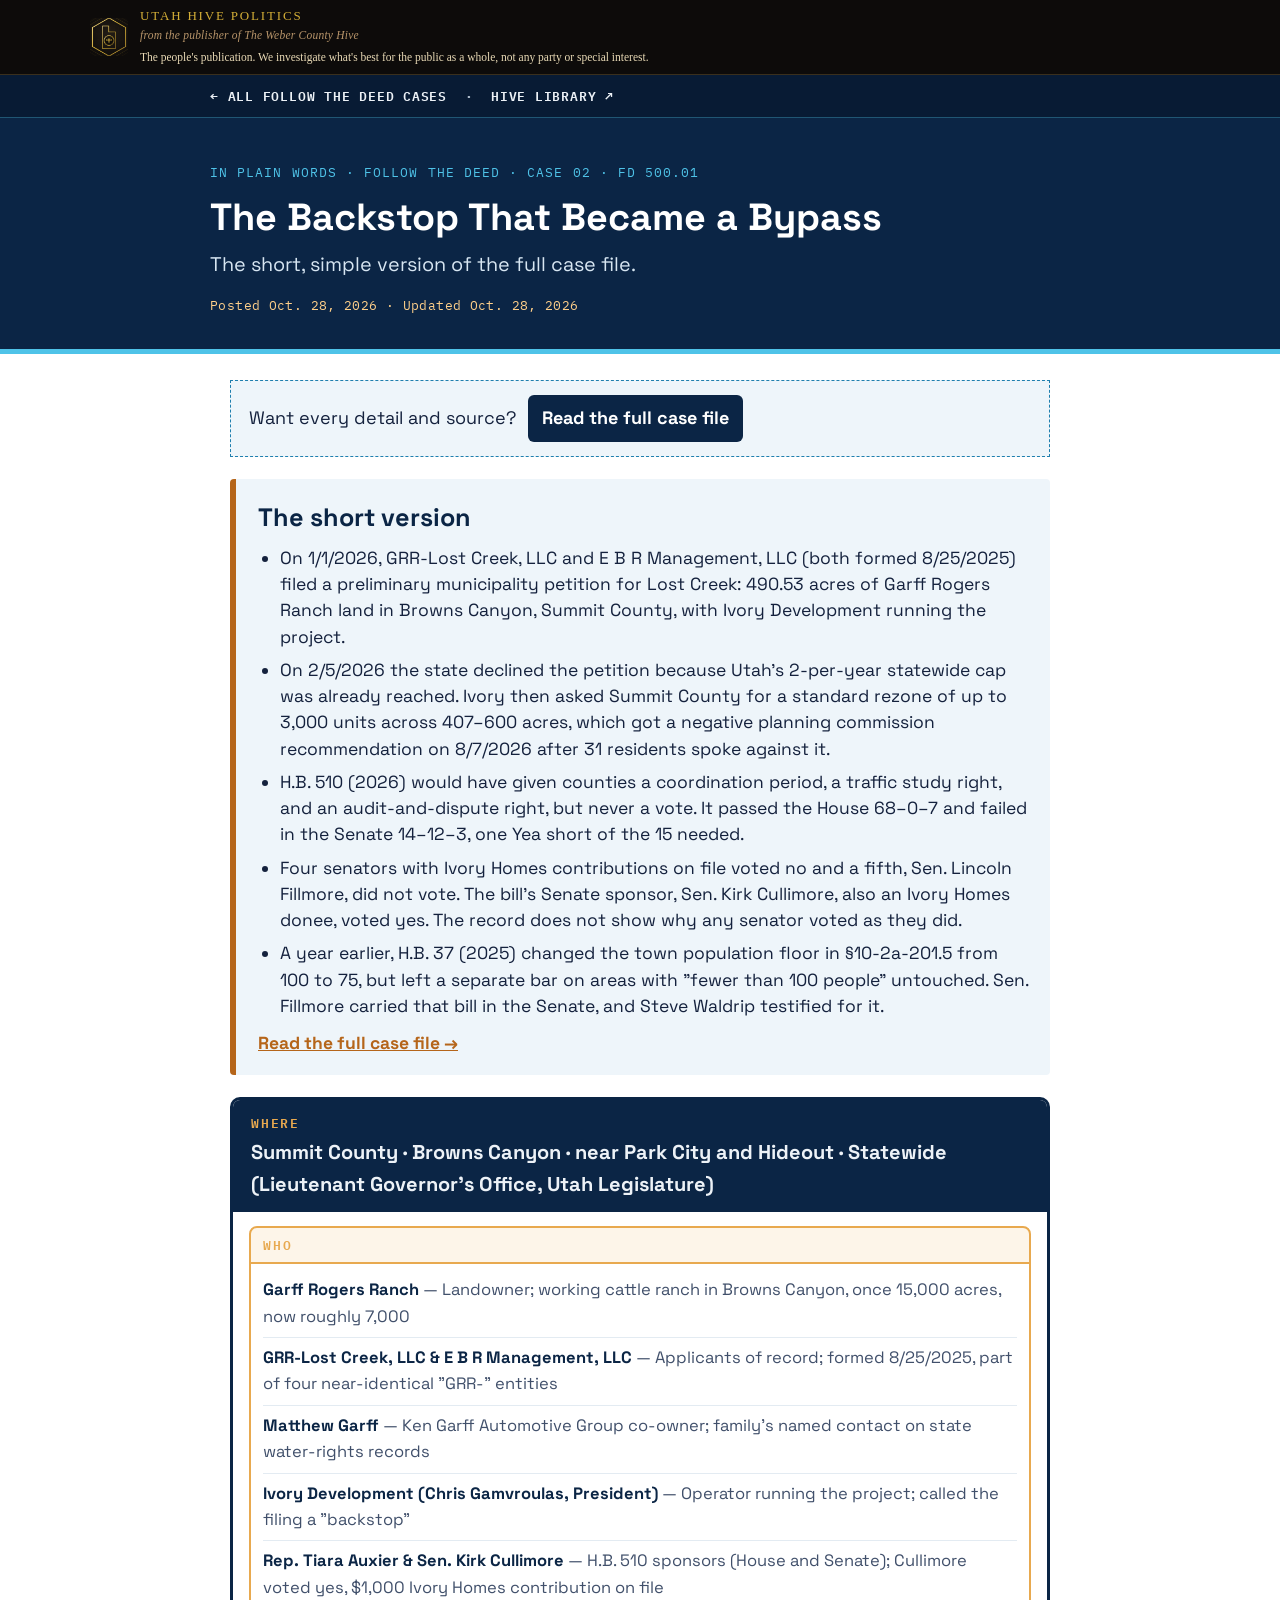
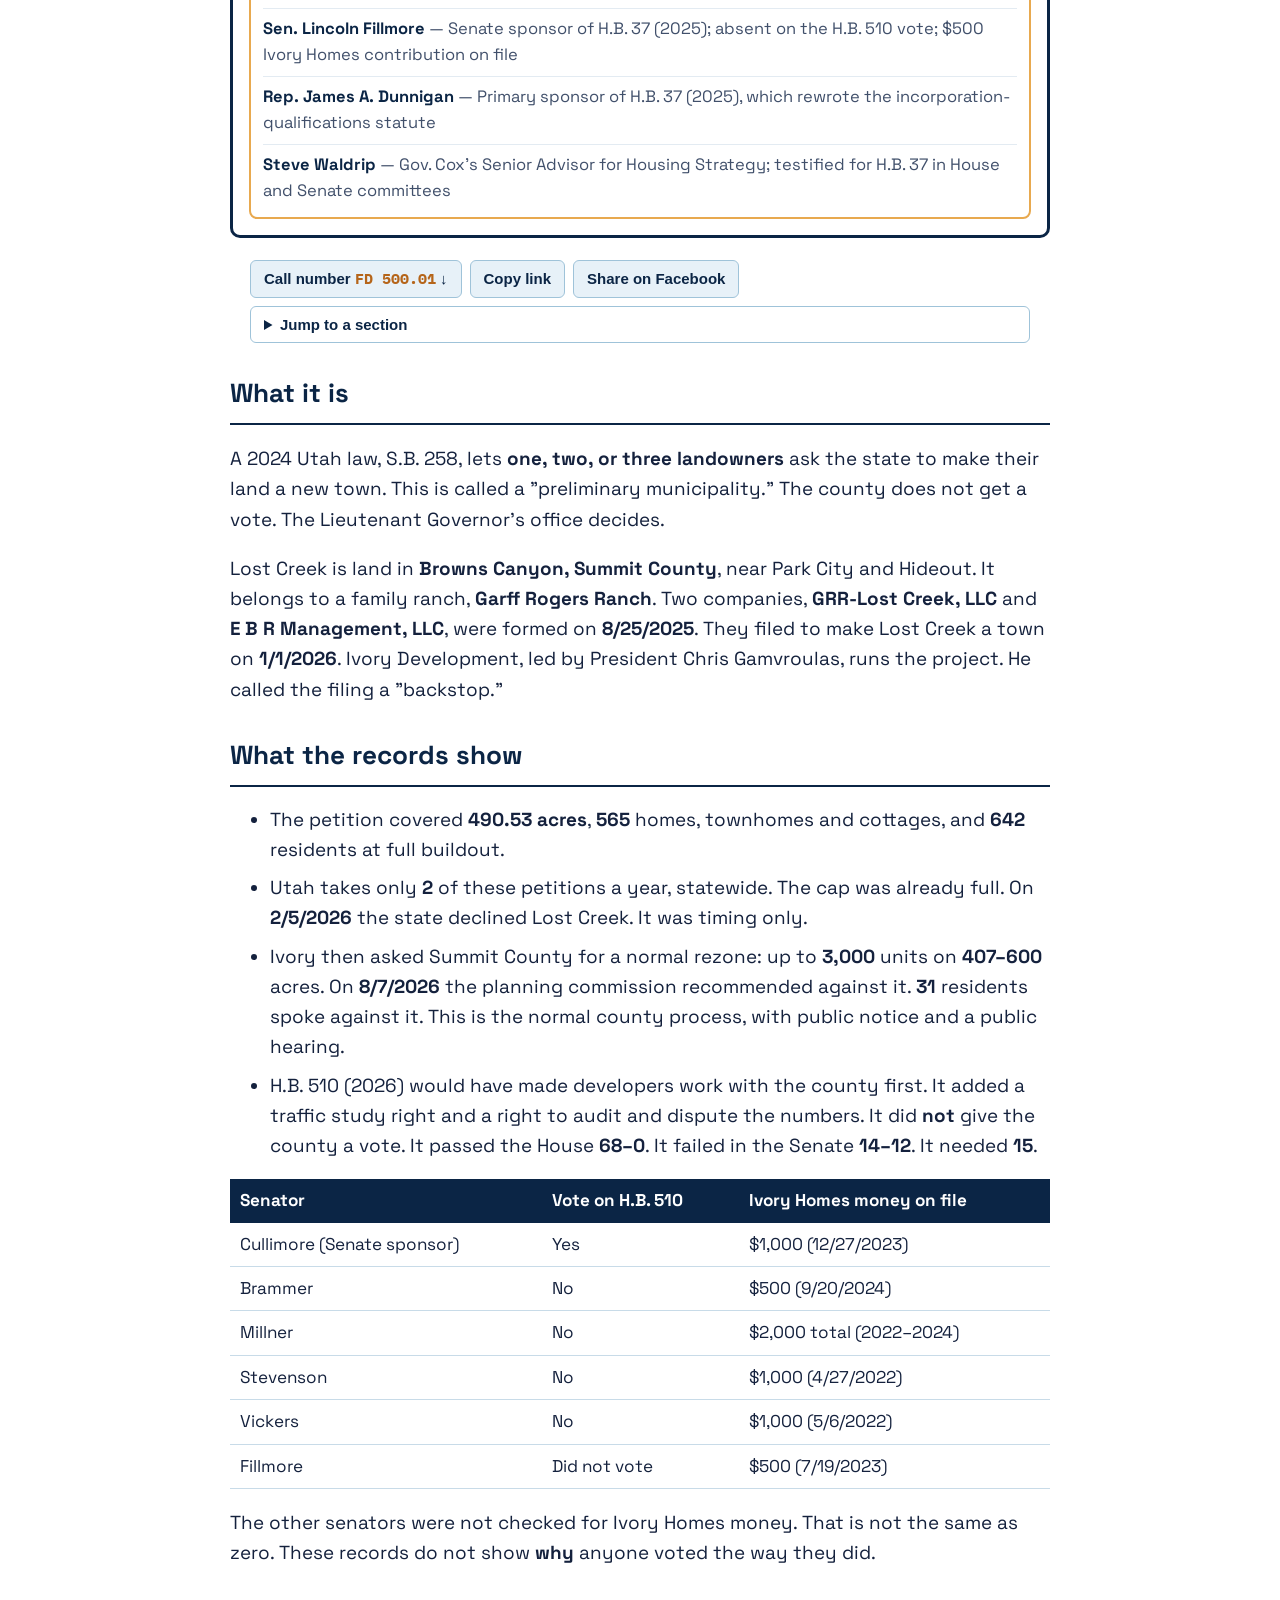
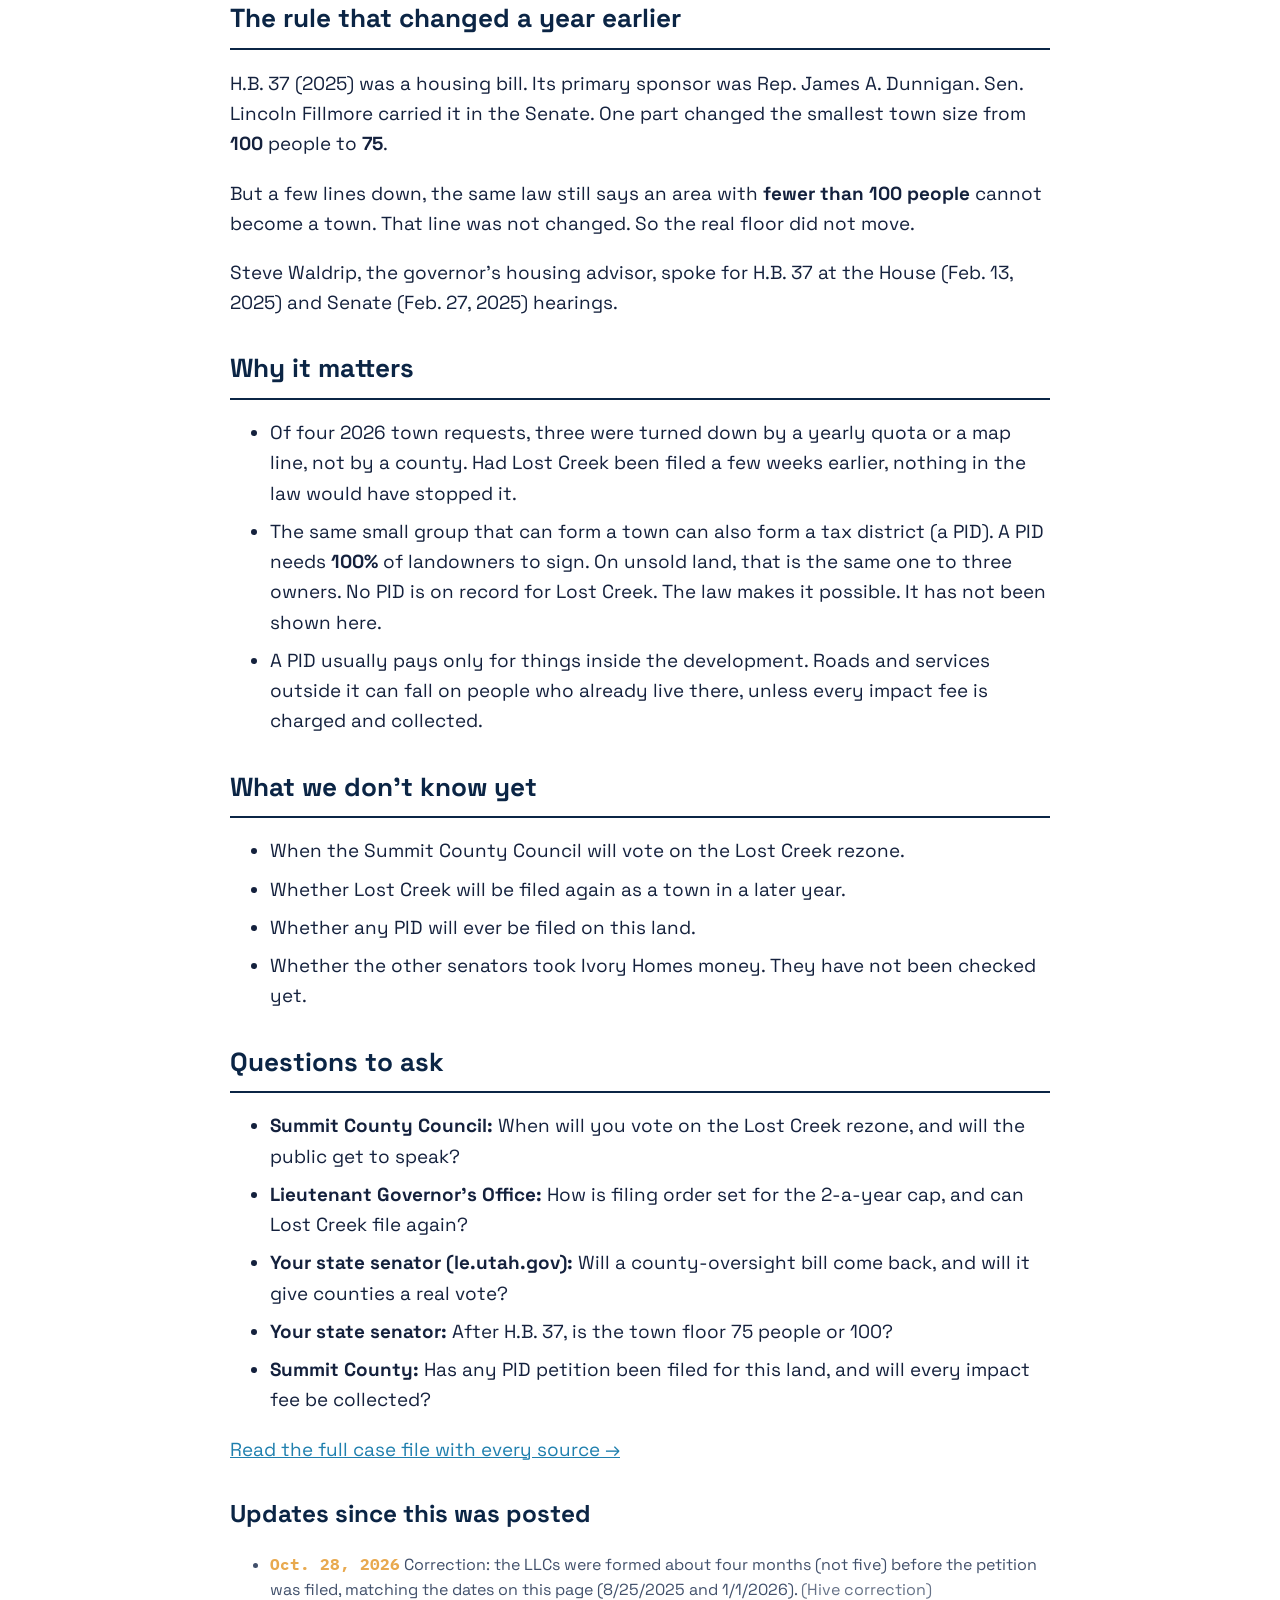
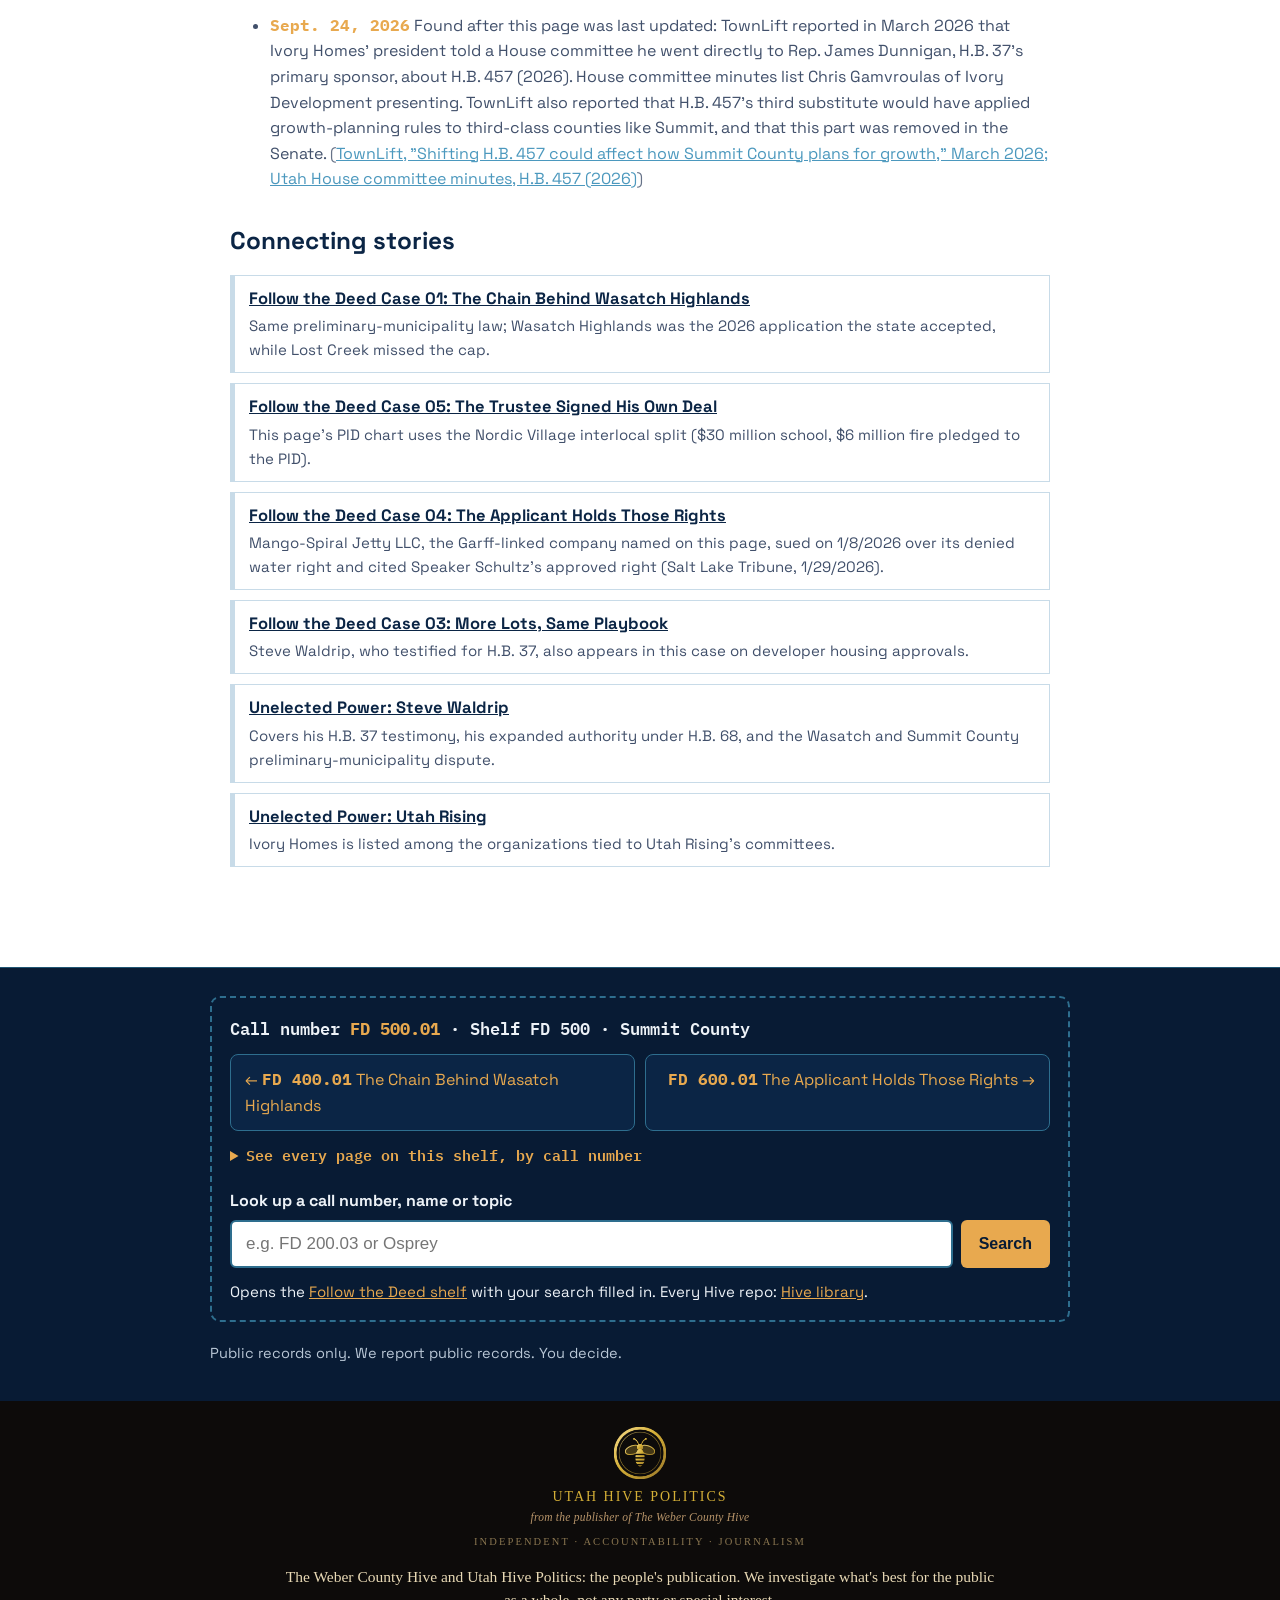
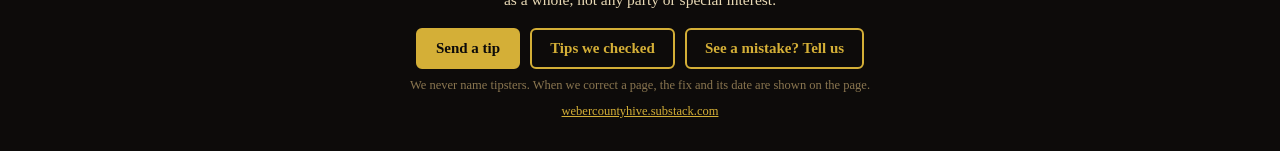
==== weber-hive-ivory-lost-creek-plain.html @ e486bd11 "Add files via upload" ====
<!DOCTYPE html>
<html lang="en">
<head>
<meta charset="UTF-8">
<meta name="viewport" content="width=device-width, initial-scale=1.0">
<title>The Backstop That Became a Bypass, in plain words | Follow the Deed | Utah Hive Politics</title>
<meta name="description" content="On 1/1/2026, GRR-Lost Creek, LLC and E B R Management, LLC (both formed 8/25/2025) filed a preliminary municipality petition for Lost Creek: 490.53 acres of Garff Rogers Ranch land in Browns Canyon, Summit County, with Ivory Development running the project.">
<link rel="preconnect" href="https://fonts.googleapis.com">
<link rel="preconnect" href="https://fonts.gstatic.com" crossorigin>
<link href="https://fonts.googleapis.com/css2?family=IBM+Plex+Mono:wght@400;500;600&family=Space+Grotesk:wght@400;500;600;700&display=swap" rel="stylesheet">
<link rel="stylesheet" href="fd-parts.css?v=5">
<style>
  :root{--navy:#0B2545;--deep:#081b34;--cyan:#1f7fae;--cyan-bright:#4FC3E8;--amber:#b5651a;--ink:#14213d;--soft:#41506b;--box:#eef5fa;--rule:#c8dbe8;}
  *{box-sizing:border-box}
  html{font-size:112.5%}
  body{margin:0;background:#fff;color:var(--ink);font-family:'Space Grotesk',Arial,sans-serif;line-height:1.6}
  a{color:var(--cyan)}
  .pl-head{background:var(--navy);color:#fff;padding:44px 20px 34px;border-bottom:5px solid var(--cyan-bright)}
  .pl-wrap{max-width:860px;margin:0 auto;padding:0 20px}
  .pl-head .pl-wrap{padding:0}
  .pl-eyebrow{font-family:'IBM Plex Mono',monospace;font-size:.74rem;letter-spacing:.08em;color:var(--cyan-bright);margin-bottom:12px}
  .pl-head h1{font-size:2.1rem;line-height:1.15;margin:0 0 10px}
  .pl-sub{font-size:1.1rem;color:#d7e6f2;margin:0}
  main.pl-wrap{padding-top:26px;padding-bottom:40px}
  .pl-full{background:var(--box);border:1px dashed var(--cyan);padding:14px 18px;margin:0 0 6px;display:flex;flex-wrap:wrap;gap:12px;align-items:center}
  .pl-btn{display:inline-block;background:var(--navy);color:#fff;text-decoration:none;font-weight:700;padding:9px 14px;border-radius:6px}
  section{margin:30px 0}
  h2.section-head{font-size:1.45rem;color:var(--navy);border-bottom:2px solid var(--navy);padding-bottom:8px;margin:0 0 14px}
  p,li{font-size:1.05rem}
  li{margin:8px 0}
  .plain-table{border-collapse:collapse;width:100%;margin:10px 0;font-size:.95rem}
  .plain-table th{background:var(--navy);color:#fff;text-align:left;padding:8px 10px}
  .plain-table td{border-bottom:1px solid var(--rule);padding:8px 10px}
  /* parts on a white page */
  .up-short{margin:22px 0 6px;background:var(--box);border-left-color:var(--amber)}
  .up-short h2{color:var(--navy)}.up-short li{color:var(--ink)}.up-short-more a{color:var(--amber)}
  .up-ww{padding:0;margin:22px 0}
  .up-where{background:#fff;border-color:var(--navy)}.up-where-h{background:var(--navy)}
  .up-who{background:#fff}.up-who li{color:var(--soft);border-bottom-color:#e3ebf2}.up-who li b{color:var(--navy)}
  .up-connect h2,.fd-updates h2,.up-ask h2{color:var(--navy)}
  .up-connect li{background:#fff;border-color:var(--rule)}.up-connect li a{color:var(--navy)}.up-connect li span{color:var(--soft)}
  .fd-updates li{color:var(--soft)}
  .pub-date{color:#ffd08a}
</style>
</head>
<body>
<div class="hb-bar"><a href="https://webercountyhive.substack.com/" target="_blank" rel="noopener"><img src="uhp-badge.png" alt="Utah Hive Politics logo"><span><span class="hb-name">Utah Hive Politics</span><span class="hb-sub">from the publisher of The Weber County Hive</span><span class="hb-line-top">The people's publication. We investigate what's best for the public as a whole, not any party or special interest.</span></span></a></div>
<div class="up-top"><div class="in"><span><a href="index.html">← All Follow the Deed cases</a> &nbsp;·&nbsp; <a href="https://weber-county-hive.github.io/-weber-county-hive-index/">Hive library ↗</a></span></div></div>
<header class="pl-head"><div class="pl-wrap"><div class="pl-eyebrow">IN PLAIN WORDS · FOLLOW THE DEED · CASE 02 · FD 500.01</div><h1>The Backstop That Became a Bypass</h1><p class="pl-sub">The short, simple version of the full case file.</p><div class="pub-date">Posted Oct. 28, 2026 · Updated Oct. 28, 2026</div></div></header>
<main class="pl-wrap"><div class="pl-full">Want every detail and source? <a class="pl-btn" href="weber-hive-ivory-lost-creek.html">Read the full case file</a></div>
<section class="up-short"><h2>The short version</h2><ul><li>On 1/1/2026, GRR-Lost Creek, LLC and E B R Management, LLC (both formed 8/25/2025) filed a preliminary municipality petition for Lost Creek: 490.53 acres of Garff Rogers Ranch land in Browns Canyon, Summit County, with Ivory Development running the project.</li><li>On 2/5/2026 the state declined the petition because Utah's 2-per-year statewide cap was already reached. Ivory then asked Summit County for a standard rezone of up to 3,000 units across 407–600 acres, which got a negative planning commission recommendation on 8/7/2026 after 31 residents spoke against it.</li><li>H.B. 510 (2026) would have given counties a coordination period, a traffic study right, and an audit-and-dispute right, but never a vote. It passed the House 68–0–7 and failed in the Senate 14–12–3, one Yea short of the 15 needed.</li><li>Four senators with Ivory Homes contributions on file voted no and a fifth, Sen. Lincoln Fillmore, did not vote. The bill's Senate sponsor, Sen. Kirk Cullimore, also an Ivory Homes donee, voted yes. The record does not show why any senator voted as they did.</li><li>A year earlier, H.B. 37 (2025) changed the town population floor in §10-2a-201.5 from 100 to 75, but left a separate bar on areas with "fewer than 100 people" untouched. Sen. Fillmore carried that bill in the Senate, and Steve Waldrip testified for it.</li></ul><p class="up-short-more"><a href="weber-hive-ivory-lost-creek.html">Read the full case file →</a></p></section>
<div class="up-ww"><div class="up-where"><div class="up-where-h"><div class="up-lbl">WHERE</div><div class="pl">Summit County · Browns Canyon · near Park City and Hideout · Statewide (Lieutenant Governor's Office, Utah Legislature)</div></div><div class="up-who"><div class="up-who-h">WHO</div><ul><li><b>Garff Rogers Ranch</b> — Landowner; working cattle ranch in Browns Canyon, once 15,000 acres, now roughly 7,000</li><li><b>GRR-Lost Creek, LLC & E B R Management, LLC</b> — Applicants of record; formed 8/25/2025, part of four near-identical "GRR-" entities</li><li><b>Matthew Garff</b> — Ken Garff Automotive Group co-owner; family's named contact on state water-rights records</li><li><b>Ivory Development (Chris Gamvroulas, President)</b> — Operator running the project; called the filing a "backstop"</li><li><b>Rep. Tiara Auxier & Sen. Kirk Cullimore</b> — H.B. 510 sponsors (House and Senate); Cullimore voted yes, $1,000 Ivory Homes contribution on file</li><li><b>Sen. Lincoln Fillmore</b> — Senate sponsor of H.B. 37 (2025); absent on the H.B. 510 vote; $500 Ivory Homes contribution on file</li><li><b>Rep. James A. Dunnigan</b> — Primary sponsor of H.B. 37 (2025), which rewrote the incorporation-qualifications statute</li><li><b>Steve Waldrip</b> — Gov. Cox's Senior Advisor for Housing Strategy; testified for H.B. 37 in House and Senate committees</li></ul></div></div></div>
<section><h2 class="section-head">What it is</h2>
<p>A 2024 Utah law, S.B. 258, lets <b>one, two, or three landowners</b> ask the state to make their land a new town. This is called a "preliminary municipality." The county does not get a vote. The Lieutenant Governor's office decides.</p>
<p>Lost Creek is land in <b>Browns Canyon, Summit County</b>, near Park City and Hideout. It belongs to a family ranch, <b>Garff Rogers Ranch</b>. Two companies, <b>GRR-Lost Creek, LLC</b> and <b>E B R Management, LLC</b>, were formed on <b>8/25/2025</b>. They filed to make Lost Creek a town on <b>1/1/2026</b>. Ivory Development, led by President Chris Gamvroulas, runs the project. He called the filing a "backstop."</p>
</section>
<section><h2 class="section-head">What the records show</h2>
<ul>
<li>The petition covered <b>490.53 acres</b>, <b>565</b> homes, townhomes and cottages, and <b>642</b> residents at full buildout.</li>
<li>Utah takes only <b>2</b> of these petitions a year, statewide. The cap was already full. On <b>2/5/2026</b> the state declined Lost Creek. It was timing only.</li>
<li>Ivory then asked Summit County for a normal rezone: up to <b>3,000</b> units on <b>407–600</b> acres. On <b>8/7/2026</b> the planning commission recommended against it. <b>31</b> residents spoke against it. This is the normal county process, with public notice and a public hearing.</li>
<li>H.B. 510 (2026) would have made developers work with the county first. It added a traffic study right and a right to audit and dispute the numbers. It did <b>not</b> give the county a vote. It passed the House <b>68–0</b>. It failed in the Senate <b>14–12</b>. It needed <b>15</b>.</li>
</ul>
<table class="plain-table">
<tr><th>Senator</th><th>Vote on H.B. 510</th><th>Ivory Homes money on file</th></tr>
<tr><td>Cullimore (Senate sponsor)</td><td>Yes</td><td>$1,000 (12/27/2023)</td></tr>
<tr><td>Brammer</td><td>No</td><td>$500 (9/20/2024)</td></tr>
<tr><td>Millner</td><td>No</td><td>$2,000 total (2022–2024)</td></tr>
<tr><td>Stevenson</td><td>No</td><td>$1,000 (4/27/2022)</td></tr>
<tr><td>Vickers</td><td>No</td><td>$1,000 (5/6/2022)</td></tr>
<tr><td>Fillmore</td><td>Did not vote</td><td>$500 (7/19/2023)</td></tr>
</table>
<p>The other senators were not checked for Ivory Homes money. That is not the same as zero. These records do not show <b>why</b> anyone voted the way they did.</p>
</section>
<section><h2 class="section-head">The rule that changed a year earlier</h2>
<p>H.B. 37 (2025) was a housing bill. Its primary sponsor was Rep. James A. Dunnigan. Sen. Lincoln Fillmore carried it in the Senate. One part changed the smallest town size from <b>100</b> people to <b>75</b>.</p>
<p>But a few lines down, the same law still says an area with <b>fewer than 100 people</b> cannot become a town. That line was not changed. So the real floor did not move.</p>
<p>Steve Waldrip, the governor's housing advisor, spoke for H.B. 37 at the House (Feb. 13, 2025) and Senate (Feb. 27, 2025) hearings.</p>
</section>
<section><h2 class="section-head">Why it matters</h2>
<ul>
<li>Of four 2026 town requests, three were turned down by a yearly quota or a map line, not by a county. Had Lost Creek been filed a few weeks earlier, nothing in the law would have stopped it.</li>
<li>The same small group that can form a town can also form a tax district (a PID). A PID needs <b>100%</b> of landowners to sign. On unsold land, that is the same one to three owners. No PID is on record for Lost Creek. The law makes it possible. It has not been shown here.</li>
<li>A PID usually pays only for things inside the development. Roads and services outside it can fall on people who already live there, unless every impact fee is charged and collected.</li>
</ul>
</section>
<section><h2 class="section-head">What we don't know yet</h2>
<ul>
<li>When the Summit County Council will vote on the Lost Creek rezone.</li>
<li>Whether Lost Creek will be filed again as a town in a later year.</li>
<li>Whether any PID will ever be filed on this land.</li>
<li>Whether the other senators took Ivory Homes money. They have not been checked yet.</li>
</ul>
</section>
<section><h2 class="section-head">Questions to ask</h2>
<ul>
<li><b>Summit County Council:</b> When will you vote on the Lost Creek rezone, and will the public get to speak?</li>
<li><b>Lieutenant Governor's Office:</b> How is filing order set for the 2-a-year cap, and can Lost Creek file again?</li>
<li><b>Your state senator (le.utah.gov):</b> Will a county-oversight bill come back, and will it give counties a real vote?</li>
<li><b>Your state senator:</b> After H.B. 37, is the town floor 75 people or 100?</li>
<li><b>Summit County:</b> Has any PID petition been filed for this land, and will every impact fee be collected?</li>
</ul>
<p><a href="weber-hive-ivory-lost-creek.html">Read the full case file with every source →</a></p>
</section><section class="fd-updates"><h2>Updates since this was posted</h2><ul><li><b>Oct. 28, 2026</b> Correction: the LLCs were formed about four months (not five) before the petition was filed, matching the dates on this page (8/25/2025 and 1/1/2026). <span style="opacity:.8">(Hive correction)</span></li><li><b>Sept. 24, 2026</b> Found after this page was last updated: TownLift reported in March 2026 that Ivory Homes' president told a House committee he went directly to Rep. James Dunnigan, H.B. 37's primary sponsor, about H.B. 457 (2026). House committee minutes list Chris Gamvroulas of Ivory Development presenting. TownLift also reported that H.B. 457's third substitute would have applied growth-planning rules to third-class counties like Summit, and that this part was removed in the Senate. <span style="opacity:.8">(<a href="https://townlift.com/2026/03/shifting-h-b-457-could-affect-how-summit-county-plans-for-growth/" target="_blank" rel="noopener">TownLift, "Shifting H.B. 457 could affect how Summit County plans for growth," March 2026; Utah House committee minutes, H.B. 457 (2026)</a>)</span></li></ul></section>
<section class="up-connect"><h2>Connecting stories</h2><ul><li><a href="weber-hive-philo-wasatch-highlands.html">Follow the Deed Case 01: The Chain Behind Wasatch Highlands</a><span>Same preliminary-municipality law; Wasatch Highlands was the 2026 application the state accepted, while Lost Creek missed the cap.</span></li><li><a href="weber-hive-nordic-village-froerer.html">Follow the Deed Case 05: The Trustee Signed His Own Deal</a><span>This page's PID chart uses the Nordic Village interlocal split ($30 million school, $6 million fire pledged to the PID).</span></li><li><a href="weber-hive-schultz-water-rights.html">Follow the Deed Case 04: The Applicant Holds Those Rights</a><span>Mango-Spiral Jetty LLC, the Garff-linked company named on this page, sued on 1/8/2026 over its denied water right and cited Speaker Schultz's approved right (Salt Lake Tribune, 1/29/2026).</span></li><li><a href="weber-hive-west-weber-network.html">Follow the Deed Case 03: More Lots, Same Playbook</a><span>Steve Waldrip, who testified for H.B. 37, also appears in this case on developer housing approvals.</span></li><li><a href="https://weber-county-hive.github.io/Unelected-Power/steve-waldrip.html">Unelected Power: Steve Waldrip</a><span>Covers his H.B. 37 testimony, his expanded authority under H.B. 68, and the Wasatch and Summit County preliminary-municipality dispute.</span></li><li><a href="https://weber-county-hive.github.io/Unelected-Power/utah-rising.html">Unelected Power: Utah Rising</a><span>Ivory Homes is listed among the organizations tied to Utah Rising's committees.</span></li></ul></section>
</main>
<footer class="up-foot"><div class="in"><div id="up-shelf"></div><div class="up-sub">Public records only. We report public records. You decide.</div></div></footer><script src="followthedeed-data.js?v=5"></script><script src="fd-shelf.js?v=5"></script>
<div class="hb-foot"><img src="hive-bee.png" alt=""><span class="hb-name">Utah Hive Politics</span><span class="hb-sub">from the publisher of The Weber County Hive</span><span class="hb-tag">Independent · Accountability · Journalism</span><p class="hb-line">The Weber County Hive and Utah Hive Politics: the people's publication. We investigate what's best for the public as a whole, not any party or special interest.</p><p class="hb-tips"><a class="hb-btn" href="https://weber-county-hive.github.io/-weber-county-hive-index/tips.html#send">Send a tip</a><a class="hb-btn hb-btn2" href="https://weber-county-hive.github.io/-weber-county-hive-index/tips.html">Tips we checked</a><a class="hb-btn hb-btn2" href="https://weber-county-hive.github.io/-weber-county-hive-index/tips.html#send">See a mistake? Tell us</a></p><p class="hb-small">We never name tipsters. When we correct a page, the fix and its date are shown on the page.</p><p class="hb-small"><a href="https://webercountyhive.substack.com/" style="color:#d4af37">webercountyhive.substack.com</a></p></div>
<script data-goatcounter="https://weberhive.goatcounter.com/count" async src="//gc.zgo.at/count.js"></script>
</body>
</html>
---- fd-parts.css ----
/* Follow the Deed — shared parts: Utah Hive Politics branding, top links, short version,
   Where/Who box, questions to ask, connecting stories, sources, call-number footer.
   Colors: navy #0B2545, deep #081b34, panel #102d54, cyan #4FC3E8, amber #E8A94F. */
.hb-bar{background:#0d0b0a;border-bottom:1px solid #3a2f1c;padding:8px 16px}
.hb-bar a{display:flex;align-items:center;gap:12px;max-width:1100px;margin:0 auto;text-decoration:none}
.hb-bar img{width:38px;height:38px;border-radius:4px;display:block;flex:none}
.hb-name{font-family:'Cinzel','Trajan Pro',Georgia,serif;color:#d4af37;font-size:13px;letter-spacing:.14em;text-transform:uppercase;line-height:1.2;display:block}
.hb-sub{font-family:Georgia,serif;font-style:italic;color:#b8956a;font-size:11.5px;letter-spacing:.02em;display:block;margin-top:2px}
.hb-line-top{display:block;font-family:Georgia,serif;color:#e8d9b5;font-size:11.5px;margin-top:4px}
.hb-foot{background:#0d0b0a;color:#b8956a;text-align:center;padding:26px 20px 30px;font-family:Georgia,serif}
.hb-foot img{width:52px;height:52px;display:block;margin:0 auto 10px}
.hb-foot .hb-name{font-size:14px}
.hb-foot .hb-tag{font-size:10.5px;letter-spacing:.2em;text-transform:uppercase;color:#8a7650;margin-top:8px;display:block}
.hb-line{max-width:720px;margin:14px auto 0;color:#e8d9b5;font-size:15.5px;line-height:1.5}
.hb-tips{margin:16px 0 4px;display:flex;gap:10px;justify-content:center;flex-wrap:wrap}
.hb-btn{display:inline-block;border:2px solid #d4af37;background:#d4af37;color:#0d0b0a;font:700 15px Georgia,serif;padding:10px 18px;border-radius:6px;text-decoration:none}
.hb-btn2{background:transparent;color:#d4af37}
.hb-small{font-size:12.5px;color:#8a7650;margin:6px 0 0}

.up-top{background:#081b34;color:#B9C7D6;font:600 13px 'IBM Plex Mono',monospace;letter-spacing:.06em;text-transform:uppercase;border-bottom:1px solid rgba(79,195,232,.35)}
.up-top .in{max-width:900px;margin:0 auto;padding:10px 20px;display:flex;justify-content:space-between;flex-wrap:wrap;gap:8px}
.up-top a{color:#EDF2F7;text-decoration:none}

.fd-cn{display:inline-block;margin-left:8px;color:#E8A94F}
.pub-date{font-family:'IBM Plex Mono',monospace;font-size:12.5px;color:#E8A94F;margin-top:14px;position:relative;letter-spacing:.03em}

.up-short{max-width:880px;margin:26px auto 6px;padding:18px 22px;background:#102d54;border-left:6px solid #E8A94F;border-radius:4px}
.up-short h2{margin:0 0 8px;font-size:1.4rem;color:#EDF2F7;border:0;padding:0}
.up-short ul{margin:0 0 10px 22px;padding:0}
.up-short li{font-size:17.5px;margin:7px 0;color:#EDF2F7;line-height:1.5}
.up-short-more{margin:10px 0 0;font-size:17.5px}
.up-short-more a{font-weight:700;color:#E8A94F}

.up-ww{max-width:880px;margin:22px auto 6px;padding:0 24px}
.up-where{border:3px solid #4FC3E8;border-radius:10px;overflow:hidden;background:#081b34}
.up-where-h{background:#123a66;color:#fff;padding:12px 18px}
.up-lbl{font:600 12.5px 'IBM Plex Mono',monospace;letter-spacing:.14em;color:#E8A94F}
.up-where-h .pl{font-size:20px;font-weight:700;margin-top:2px;color:#EDF2F7}
.up-who{margin:14px 16px 16px;border:2px solid #E8A94F;border-radius:8px;background:#0B2545}
.up-who-h{background:rgba(232,169,79,.12);color:#E8A94F;padding:6px 12px;font:600 12.5px 'IBM Plex Mono',monospace;letter-spacing:.14em;border-bottom:2px solid #E8A94F}
.up-who ul{list-style:none;margin:0;padding:6px 12px}
.up-who li{padding:7px 0;border-bottom:1px solid rgba(185,199,214,.18);font-size:16.5px;margin:0;color:#B9C7D6}
.up-who li:last-child{border-bottom:none}
.up-who li b{color:#EDF2F7}

.up-ask h2,.up-connect h2,.up-sources h2,.fd-updates h2{font-size:1.35rem;color:#EDF2F7;margin:0 0 14px}
.up-ask ul{margin:0 0 10px 22px;padding:0}
.up-ask li{font-size:17px;margin:12px 0;color:#B9C7D6;line-height:1.55}
.up-ask li b{color:#E8A94F}
.up-connect ul{list-style:none;margin:0;padding:0}
.up-connect li{border:1px solid rgba(79,195,232,.35);border-left:5px solid #E8A94F;background:#102d54;padding:10px 14px;margin:0 0 10px;font-size:16.5px}
.up-connect li a{font-weight:700;color:#4FC3E8}
.up-connect li span{display:block;color:#B9C7D6;font-size:15px;margin-top:2px}
.fd-updates li{color:#B9C7D6;font-size:16px;margin:10px 0}
.fd-updates li b{color:#E8A94F;font-family:'IBM Plex Mono',monospace}

.up-foot{background:#081b34;color:#B9C7D6;margin-top:30px;padding:28px 0 36px;font-size:16px;border-top:1px solid rgba(79,195,232,.35)}
.up-foot .in{max-width:900px;margin:0 auto;padding:0 20px}
.up-foot a{color:#E8A94F}
#up-shelf{border:2px dashed #2E6E8E;border-radius:10px;padding:16px 18px;margin-bottom:20px;color:#EDF2F7}
.up-cn-big{font:600 17px 'IBM Plex Mono',monospace;margin-bottom:12px}
.up-cn-big b{color:#E8A94F}
.up-nav{display:flex;justify-content:space-between;gap:10px;flex-wrap:wrap;margin-bottom:12px}
.up-nav-btn{flex:1;min-width:220px;background:#0B2545;border:1px solid #2E6E8E;border-radius:8px;padding:12px 14px;color:#fff;text-decoration:none;font-size:16px}
.up-nav-btn:last-child{text-align:right}
.up-nav-btn b{color:#E8A94F;font-family:'IBM Plex Mono',monospace}
.up-nav-btn.up-off{opacity:.5}
.up-list summary{cursor:pointer;font:600 15px 'IBM Plex Mono',monospace;color:#E8A94F;margin-bottom:6px}
.up-list ol{list-style:none;margin:8px 0 0;padding:0}
.up-list li{margin:0;padding:5px 0;border-bottom:1px solid #1d3d63}
.up-list li a{color:#EDF2F7;text-decoration:none}
.up-list li.up-shelf-head{color:#E8A94F;font:600 13px 'IBM Plex Mono',monospace;letter-spacing:.1em;padding-top:12px;border-bottom:none}
.up-list li.up-here a{color:#fff;font-weight:700}
.up-cn{font-family:'IBM Plex Mono',monospace;color:#E8A94F;margin-right:6px}
.up-search{font-size:15px;margin-top:12px}
.up-sub{font-size:14.5px;margin-top:8px;color:#B9C7D6}
.up-tools{max-width:880px!important}
@media (max-width:600px){.up-short li,.up-who li,.up-ask li{font-size:16.5px}}
@media print{.hb-bar,.up-top,.up-foot{display:none}}
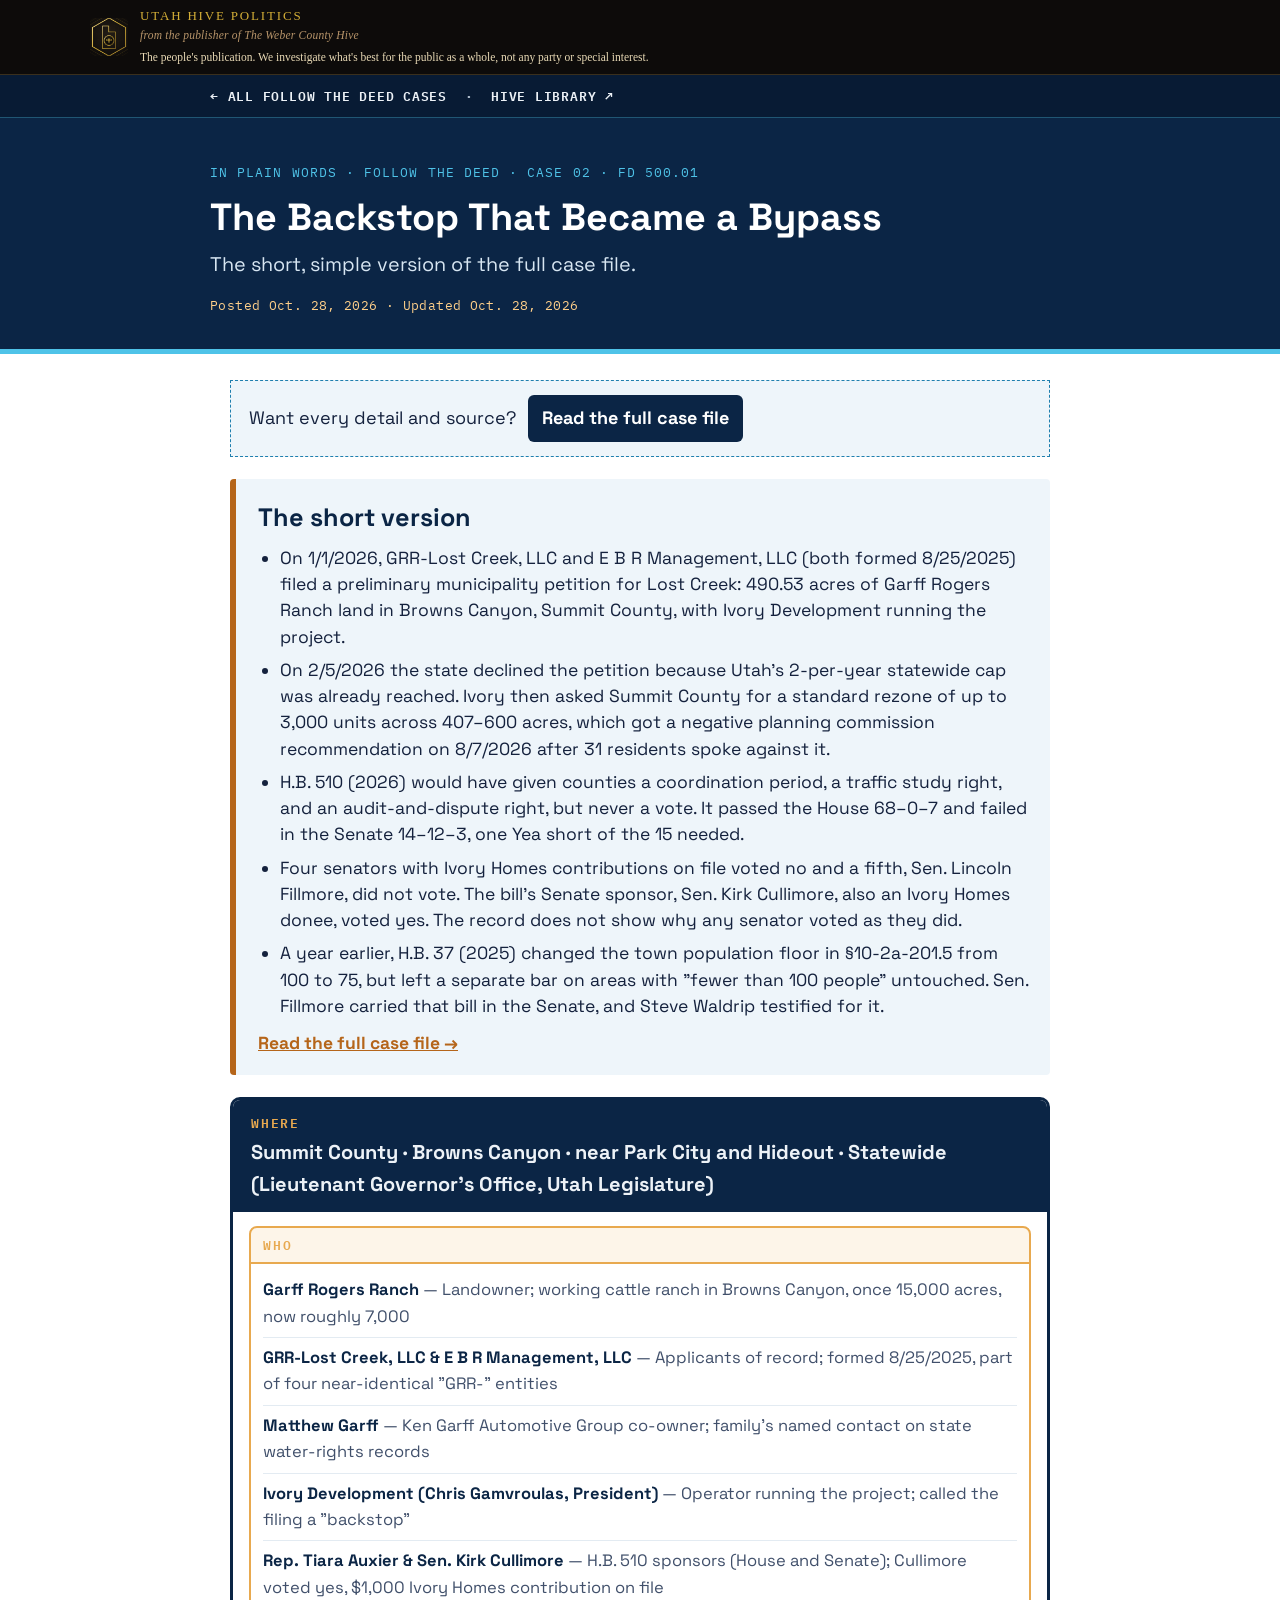
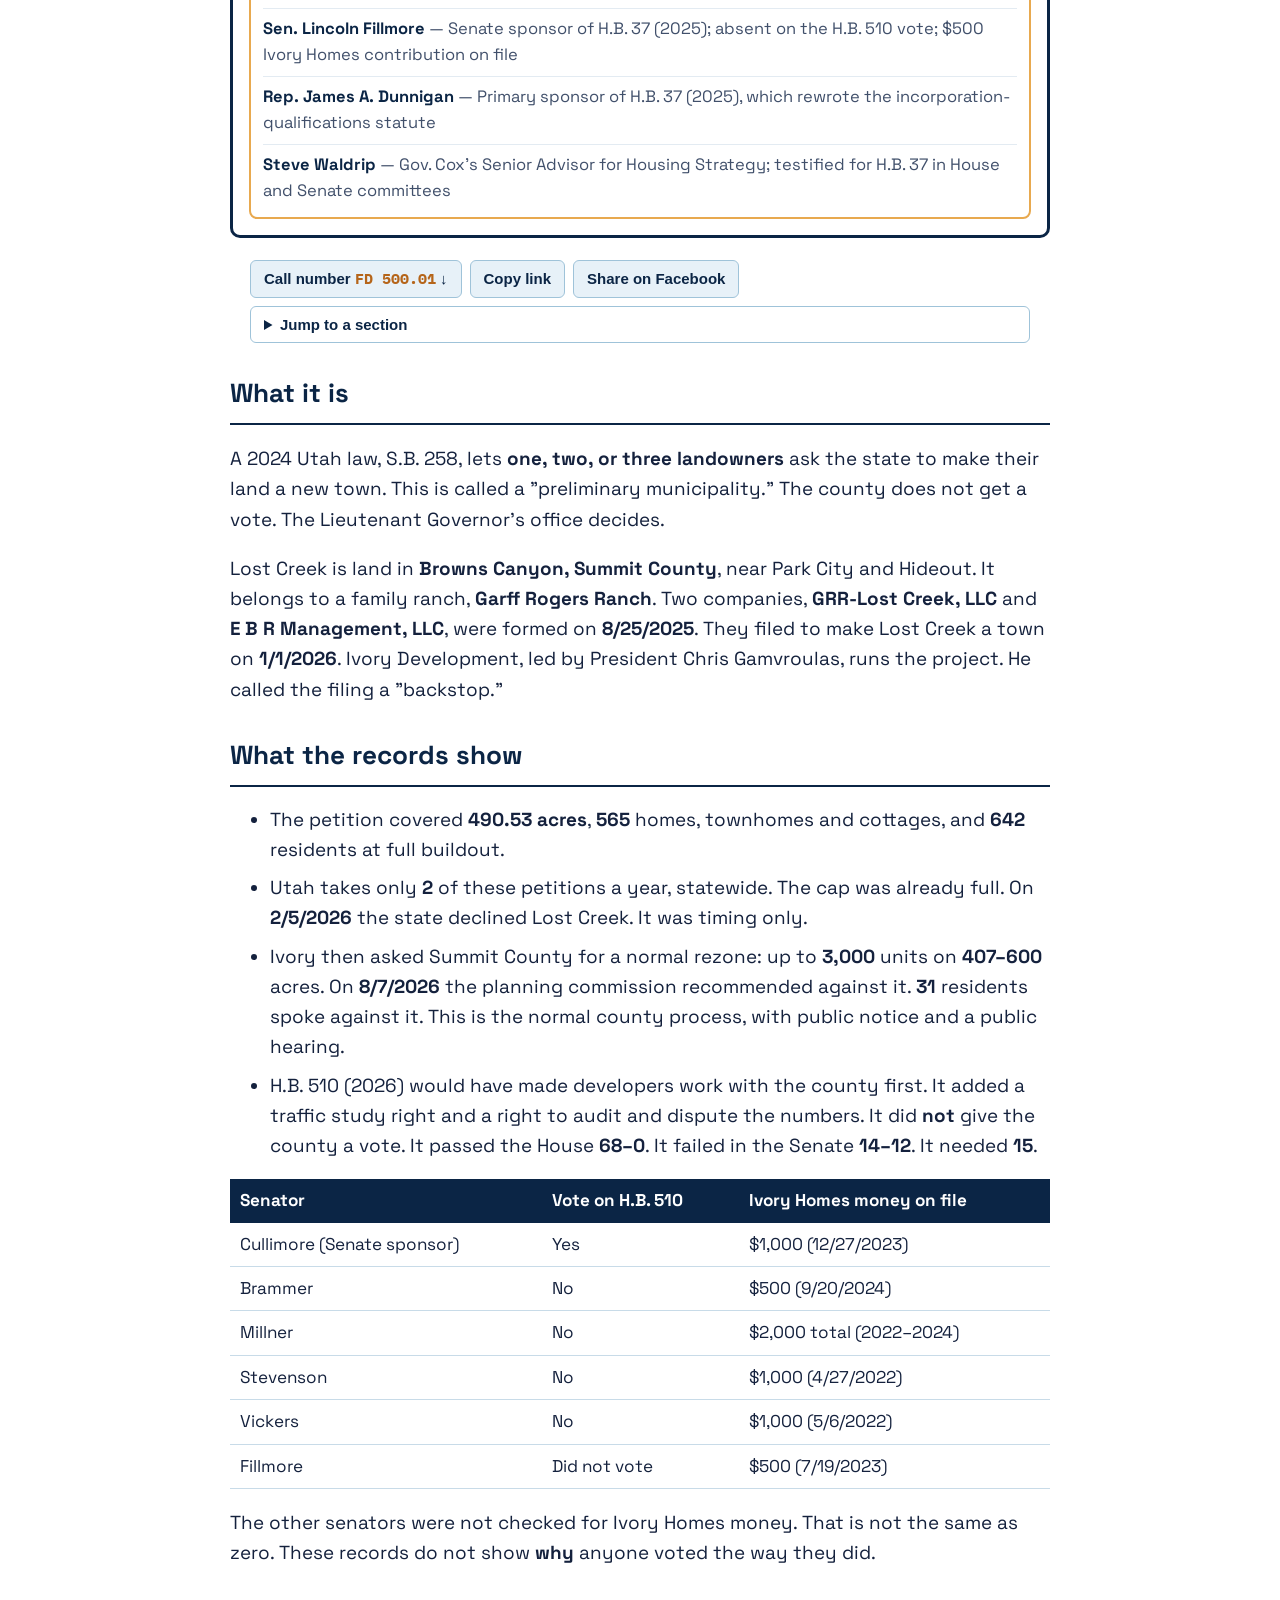
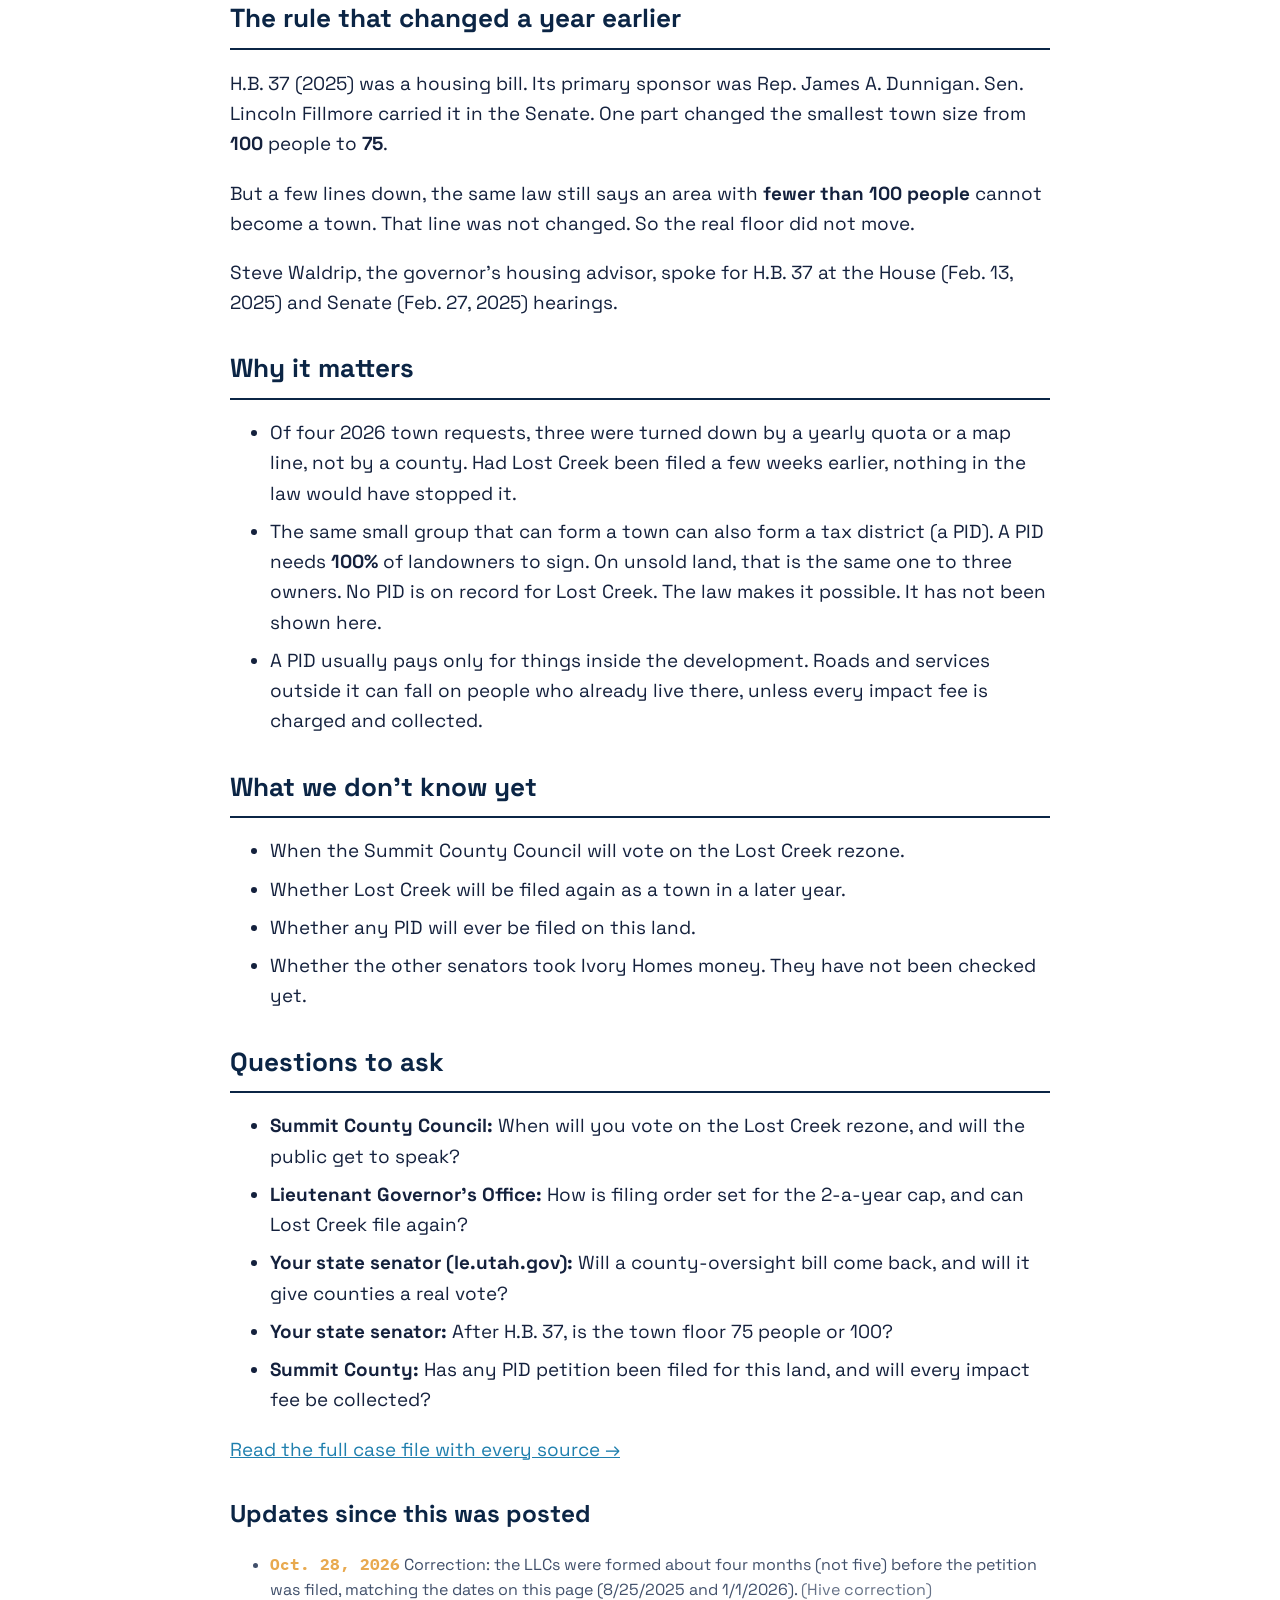
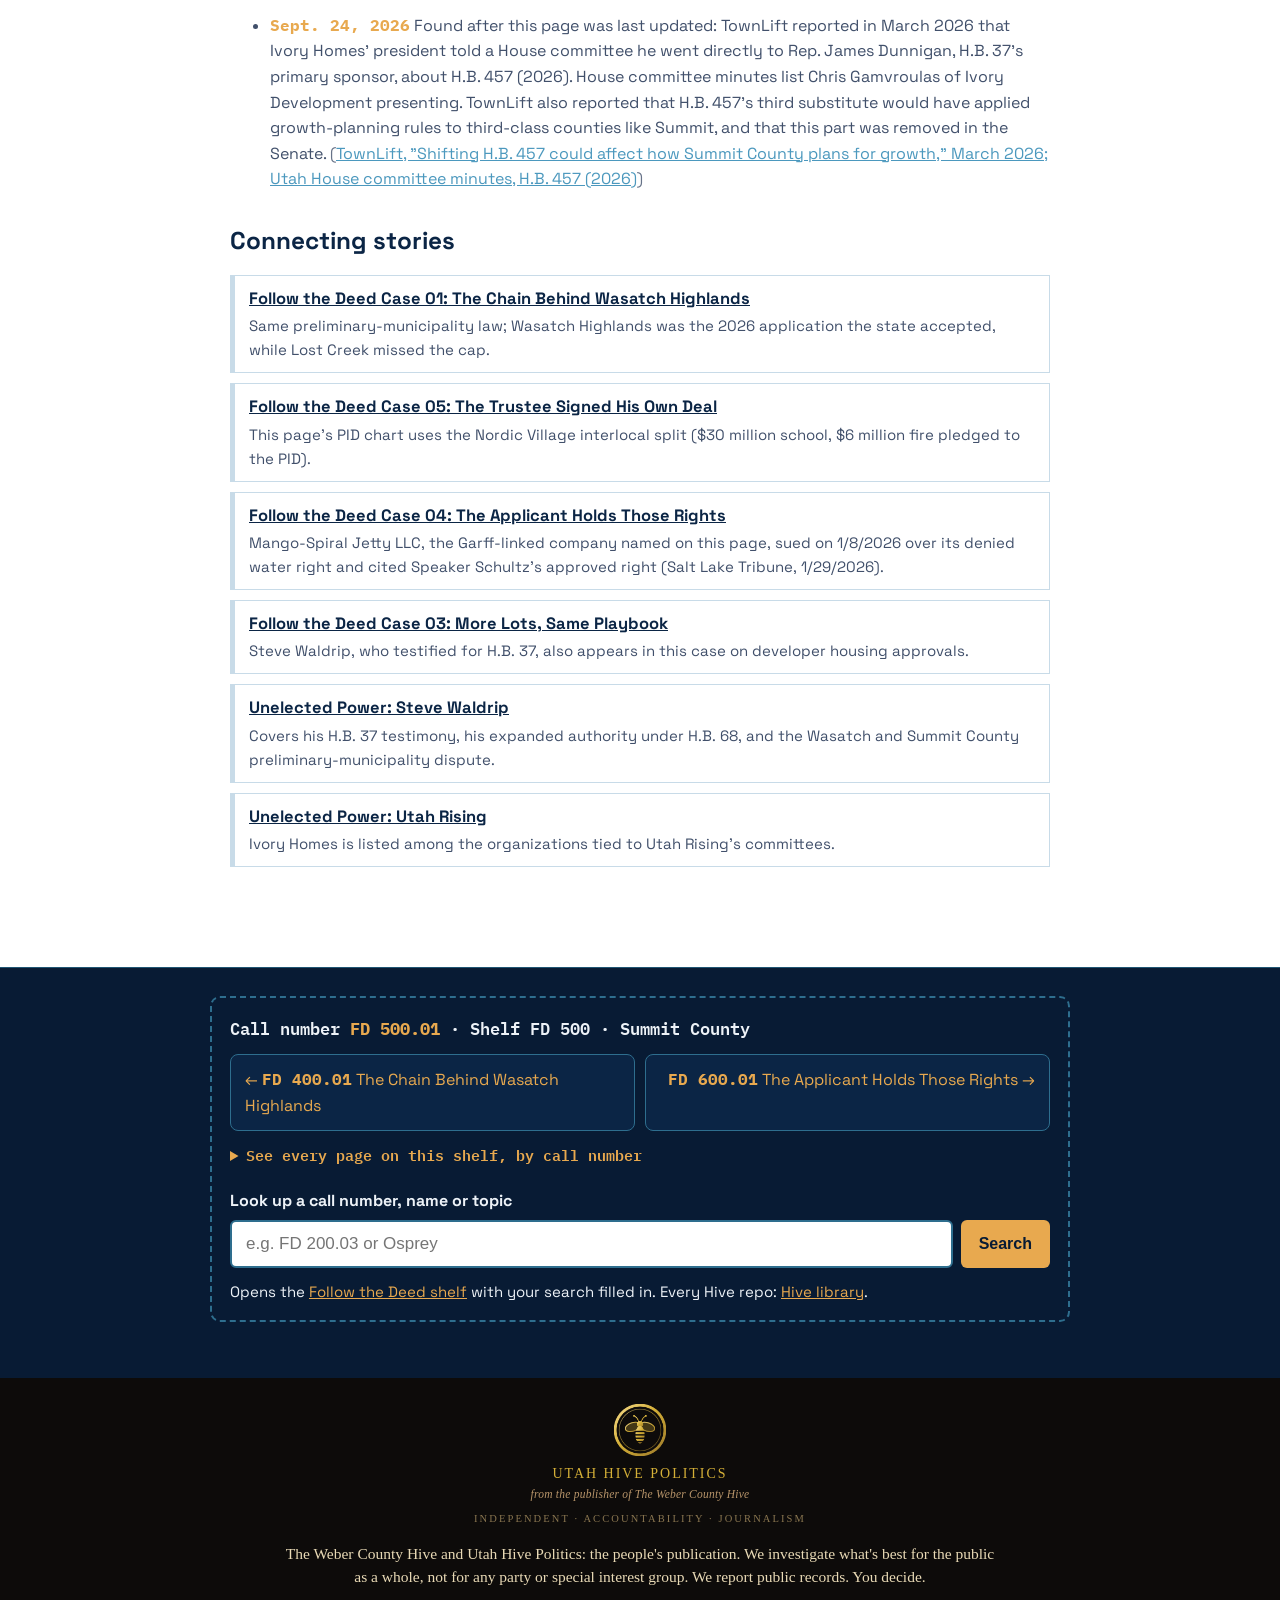
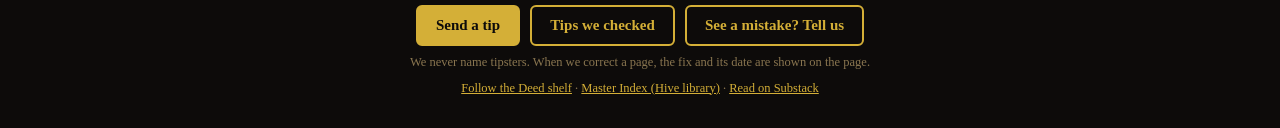
==== commit 38b6460e: "Footer matches the Hive standard (Nov. 2)" ====
--- a/weber-hive-ivory-lost-creek-plain.html
+++ b/weber-hive-ivory-lost-creek-plain.html
@@ -104,8 +104,8 @@
 </section><section class="fd-updates"><h2>Updates since this was posted</h2><ul><li><b>Oct. 28, 2026</b> Correction: the LLCs were formed about four months (not five) before the petition was filed, matching the dates on this page (8/25/2025 and 1/1/2026). <span style="opacity:.8">(Hive correction)</span></li><li><b>Sept. 24, 2026</b> Found after this page was last updated: TownLift reported in March 2026 that Ivory Homes' president told a House committee he went directly to Rep. James Dunnigan, H.B. 37's primary sponsor, about H.B. 457 (2026). House committee minutes list Chris Gamvroulas of Ivory Development presenting. TownLift also reported that H.B. 457's third substitute would have applied growth-planning rules to third-class counties like Summit, and that this part was removed in the Senate. <span style="opacity:.8">(<a href="https://townlift.com/2026/03/shifting-h-b-457-could-affect-how-summit-county-plans-for-growth/" target="_blank" rel="noopener">TownLift, "Shifting H.B. 457 could affect how Summit County plans for growth," March 2026; Utah House committee minutes, H.B. 457 (2026)</a>)</span></li></ul></section>
 <section class="up-connect"><h2>Connecting stories</h2><ul><li><a href="weber-hive-philo-wasatch-highlands.html">Follow the Deed Case 01: The Chain Behind Wasatch Highlands</a><span>Same preliminary-municipality law; Wasatch Highlands was the 2026 application the state accepted, while Lost Creek missed the cap.</span></li><li><a href="weber-hive-nordic-village-froerer.html">Follow the Deed Case 05: The Trustee Signed His Own Deal</a><span>This page's PID chart uses the Nordic Village interlocal split ($30 million school, $6 million fire pledged to the PID).</span></li><li><a href="weber-hive-schultz-water-rights.html">Follow the Deed Case 04: The Applicant Holds Those Rights</a><span>Mango-Spiral Jetty LLC, the Garff-linked company named on this page, sued on 1/8/2026 over its denied water right and cited Speaker Schultz's approved right (Salt Lake Tribune, 1/29/2026).</span></li><li><a href="weber-hive-west-weber-network.html">Follow the Deed Case 03: More Lots, Same Playbook</a><span>Steve Waldrip, who testified for H.B. 37, also appears in this case on developer housing approvals.</span></li><li><a href="https://weber-county-hive.github.io/Unelected-Power/steve-waldrip.html">Unelected Power: Steve Waldrip</a><span>Covers his H.B. 37 testimony, his expanded authority under H.B. 68, and the Wasatch and Summit County preliminary-municipality dispute.</span></li><li><a href="https://weber-county-hive.github.io/Unelected-Power/utah-rising.html">Unelected Power: Utah Rising</a><span>Ivory Homes is listed among the organizations tied to Utah Rising's committees.</span></li></ul></section>
 </main>
-<footer class="up-foot"><div class="in"><div id="up-shelf"></div><div class="up-sub">Public records only. We report public records. You decide.</div></div></footer><script src="followthedeed-data.js?v=5"></script><script src="fd-shelf.js?v=5"></script>
-<div class="hb-foot"><img src="hive-bee.png" alt=""><span class="hb-name">Utah Hive Politics</span><span class="hb-sub">from the publisher of The Weber County Hive</span><span class="hb-tag">Independent · Accountability · Journalism</span><p class="hb-line">The Weber County Hive and Utah Hive Politics: the people's publication. We investigate what's best for the public as a whole, not any party or special interest.</p><p class="hb-tips"><a class="hb-btn" href="https://weber-county-hive.github.io/-weber-county-hive-index/tips.html#send">Send a tip</a><a class="hb-btn hb-btn2" href="https://weber-county-hive.github.io/-weber-county-hive-index/tips.html">Tips we checked</a><a class="hb-btn hb-btn2" href="https://weber-county-hive.github.io/-weber-county-hive-index/tips.html#send">See a mistake? Tell us</a></p><p class="hb-small">We never name tipsters. When we correct a page, the fix and its date are shown on the page.</p><p class="hb-small"><a href="https://webercountyhive.substack.com/" style="color:#d4af37">webercountyhive.substack.com</a></p></div>
+<footer class="up-foot"><div class="in"><div id="up-shelf"></div></div></footer><script src="followthedeed-data.js?v=5"></script><script src="fd-shelf.js?v=5"></script>
+<div class="hb-foot"><img src="hive-bee.png" alt=""><span class="hb-name">Utah Hive Politics</span><span class="hb-sub">from the publisher of The Weber County Hive</span><span class="hb-tag">Independent · Accountability · Journalism</span><p class="hb-line">The Weber County Hive and Utah Hive Politics: the people's publication. We investigate what's best for the public as a whole, not for any party or special interest group. We report public records. You decide.</p><p class="hb-tips"><a class="hb-btn" href="https://weber-county-hive.github.io/-weber-county-hive-index/tips.html#send">Send a tip</a><a class="hb-btn hb-btn2" href="https://weber-county-hive.github.io/-weber-county-hive-index/tips.html">Tips we checked</a><a class="hb-btn hb-btn2" href="https://weber-county-hive.github.io/-weber-county-hive-index/tips.html#send">See a mistake? Tell us</a></p><p class="hb-small">We never name tipsters. When we correct a page, the fix and its date are shown on the page.</p><p class="hb-small"><a href="index.html" style="color:#d4af37">Follow the Deed shelf</a> · <a href="https://weber-county-hive.github.io/-weber-county-hive-index/" style="color:#d4af37">Master Index (Hive library)</a> · <a href="https://webercountyhive.substack.com/" style="color:#d4af37">Read on Substack</a></p></div>
 <script data-goatcounter="https://weberhive.goatcounter.com/count" async src="//gc.zgo.at/count.js"></script>
 </body>
 </html>
